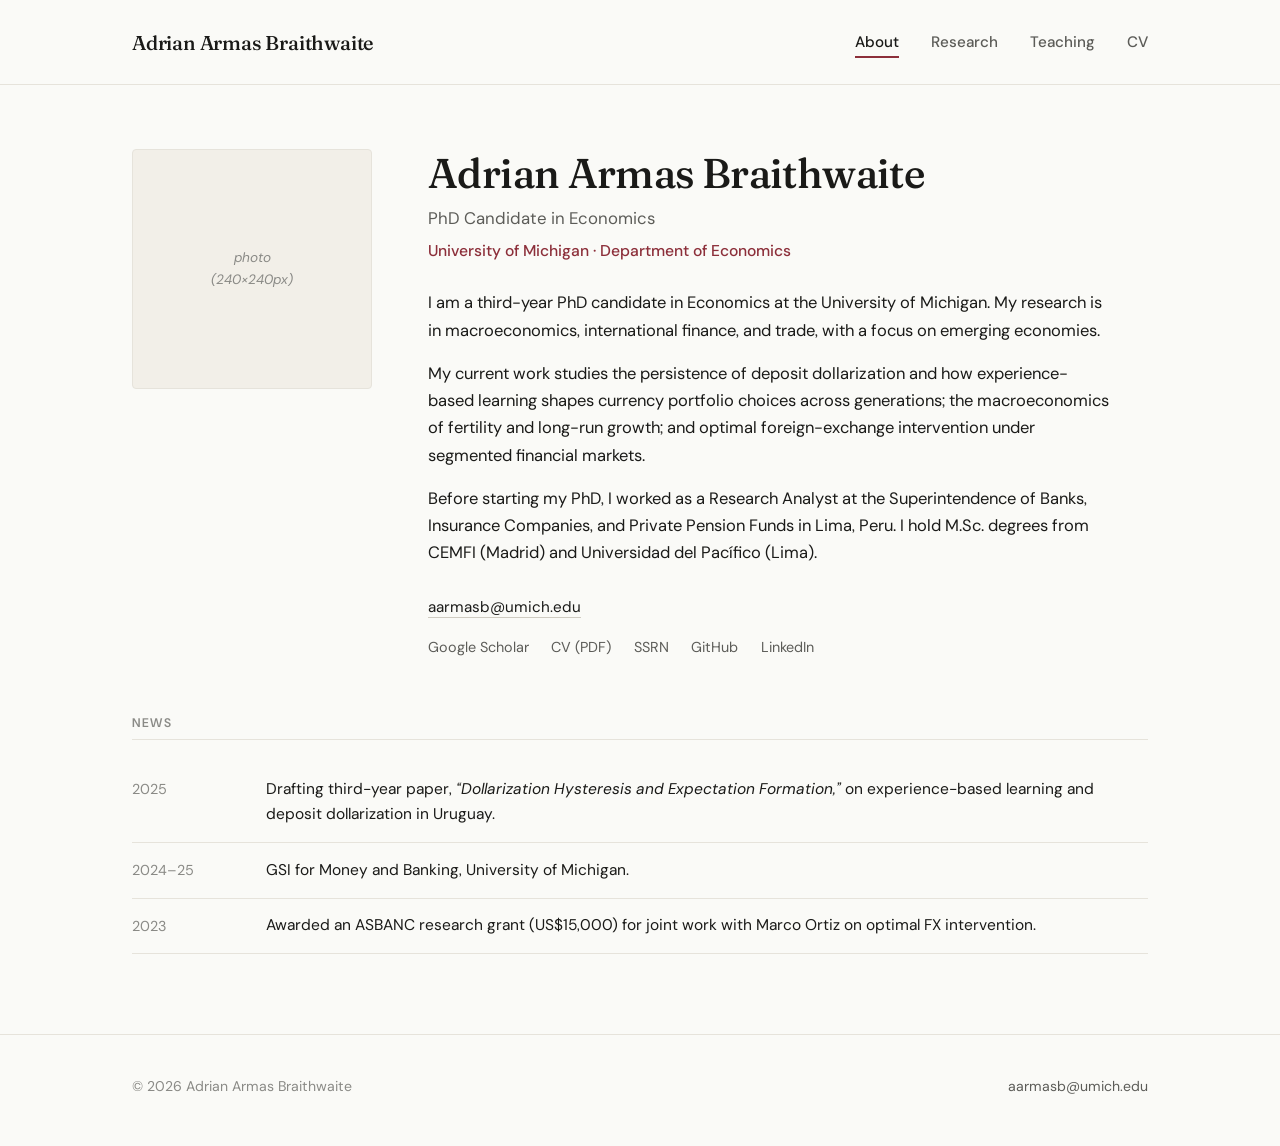
==== index.html @ b7b27adf "Initial site" ====
<!DOCTYPE html>
<html lang="en">
<head>
  <meta charset="UTF-8">
  <meta name="viewport" content="width=device-width, initial-scale=1.0">
  <title>Adrian Armas Braithwaite — Economist</title>
  <meta name="description" content="Personal website of Adrian Armas Braithwaite, PhD Candidate in Economics at the University of Michigan. Macroeconomics, International Finance, and Trade.">
  <link rel="stylesheet" href="styles.css">
</head>
<body>

  <header class="site-header">
    <div class="container">
      <nav>
        <a href="index.html" class="site-title">Adrian Armas Braithwaite</a>
        <ul class="nav-links">
          <li><a href="index.html" class="active">About</a></li>
          <li><a href="research.html">Research</a></li>
          <li><a href="teaching.html">Teaching</a></li>
          <li><a href="cv.html">CV</a></li>
        </ul>
      </nav>
    </div>
  </header>

  <main class="container">

    <section class="hero">
      <div class="profile-photo">
        <!-- To add your photo: save it as assets/photo.jpg and replace this div with:
             <img src="assets/photo.jpg" alt="Adrian Armas Braithwaite"> -->
        <div class="profile-placeholder">photo<br>(240×240px)</div>
      </div>

      <div class="hero-text">
        <h1>Adrian Armas Braithwaite</h1>
        <p class="title-line">PhD Candidate in Economics</p>
        <p class="affiliation">University of Michigan · Department of Economics</p>

        <div class="bio">
          <p>
            I am a third-year PhD candidate in Economics at the University of
            Michigan. My research is in macroeconomics, international finance,
            and trade, with a focus on emerging economies.
          </p>
          <p>
            My current work studies the persistence of deposit dollarization
            and how experience-based learning shapes currency portfolio
            choices across generations; the macroeconomics of fertility and
            long-run growth; and optimal foreign-exchange intervention under
            segmented financial markets.
          </p>
          <p>
            Before starting my PhD, I worked as a Research Analyst at the
            Superintendence of Banks, Insurance Companies, and Private Pension
            Funds in Lima, Peru. I hold M.Sc. degrees from CEMFI (Madrid) and
            Universidad del Pacífico (Lima).
          </p>
        </div>

        <p class="contact-line">
          <a href="mailto:aarmasb@umich.edu">aarmasb@umich.edu</a>
        </p>

        <div class="social-links">
          <!-- Update href values once you have these set up. Delete any rows you don't use. -->
          <a href="#" target="_blank" rel="noopener">Google Scholar</a>
          <a href="cv.pdf" target="_blank" rel="noopener">CV (PDF)</a>
          <a href="#" target="_blank" rel="noopener">SSRN</a>
          <a href="#" target="_blank" rel="noopener">GitHub</a>
          <a href="#" target="_blank" rel="noopener">LinkedIn</a>
        </div>
      </div>
    </section>

    <section class="block">
      <h2 class="section-label">News</h2>
      <ul class="news-list">
        <li class="news-item">
          <span class="news-date">2025</span>
          <span class="news-text">
            Drafting third-year paper, <em>“Dollarization Hysteresis and
            Expectation Formation,”</em> on experience-based learning and
            deposit dollarization in Uruguay.
          </span>
        </li>
        <li class="news-item">
          <span class="news-date">2024–25</span>
          <span class="news-text">
            GSI for Money and Banking, University of Michigan.
          </span>
        </li>
        <li class="news-item">
          <span class="news-date">2023</span>
          <span class="news-text">
            Awarded an ASBANC research grant (US$15,000) for joint work with
            Marco Ortiz on optimal FX intervention.
          </span>
        </li>
      </ul>
    </section>

  </main>

  <footer>
    <div class="container footer-inner">
      <span>© <span id="year"></span> Adrian Armas Braithwaite</span>
      <span><a href="mailto:aarmasb@umich.edu">aarmasb@umich.edu</a></span>
    </div>
  </footer>

  <script>
    document.getElementById('year').textContent = new Date().getFullYear();
  </script>
</body>
</html>
---- styles.css ----
/* =========================================================
   Academic site — shared styles
   Typography: Fraunces (display serif) + DM Sans (body)
   ========================================================= */

@import url('https://fonts.googleapis.com/css2?family=Fraunces:opsz,wght@9..144,400;9..144,500;9..144,600&family=DM+Sans:wght@400;500;600&display=swap');

:root {
  --bg: #fafaf7;
  --bg-alt: #f2efe8;
  --text: #1a1a18;
  --text-muted: #5c5c58;
  --text-soft: #8a8a86;
  --accent: #8c2f3a;
  --accent-hover: #6e2530;
  --border: #e6e3db;
  --border-strong: #cfcbc1;
  --max-width: 1080px;
  --radius: 4px;
}

* { box-sizing: border-box; margin: 0; padding: 0; }

html { scroll-behavior: smooth; }

body {
  font-family: 'DM Sans', -apple-system, BlinkMacSystemFont, sans-serif;
  background: var(--bg);
  color: var(--text);
  font-size: 16.5px;
  line-height: 1.65;
  -webkit-font-smoothing: antialiased;
  -moz-osx-font-smoothing: grayscale;
  font-feature-settings: "ss01", "cv11";
}

h1, h2, h3, h4, .display {
  font-family: 'Fraunces', 'Iowan Old Style', Georgia, serif;
  font-weight: 500;
  line-height: 1.2;
  letter-spacing: -0.015em;
  font-variation-settings: "opsz" 36, "SOFT" 30;
}

h1 { font-size: 2.6rem; }
h2 { font-size: 1.7rem; margin-bottom: 1.2rem; }
h3 { font-size: 1.15rem; font-weight: 600; }

a {
  color: var(--accent);
  text-decoration: none;
  border-bottom: 1px solid transparent;
  transition: border-color 0.18s ease, color 0.18s ease;
}

a:hover { border-bottom-color: var(--accent); }

p { margin-bottom: 1rem; }
p:last-child { margin-bottom: 0; }

.container {
  max-width: var(--max-width);
  margin: 0 auto;
  padding: 0 2rem;
}

/* =====================  HEADER / NAV  ===================== */

.site-header {
  border-bottom: 1px solid var(--border);
  padding: 1.6rem 0;
  background: var(--bg);
  position: sticky;
  top: 0;
  z-index: 10;
  backdrop-filter: blur(6px);
  background: rgba(250, 250, 247, 0.92);
}

nav {
  display: flex;
  justify-content: space-between;
  align-items: center;
  flex-wrap: wrap;
  gap: 1rem;
}

.site-title {
  font-family: 'Fraunces', Georgia, serif;
  font-size: 1.25rem;
  font-weight: 500;
  color: var(--text);
  letter-spacing: -0.01em;
  border-bottom: none;
}

.site-title:hover { color: var(--accent); border-bottom: none; }

.nav-links {
  display: flex;
  gap: 2rem;
  list-style: none;
}

.nav-links a {
  color: var(--text-muted);
  font-size: 0.95rem;
  font-weight: 500;
  position: relative;
  padding: 0.25rem 0;
  border-bottom: none;
}

.nav-links a:hover { color: var(--accent); border-bottom: none; }

.nav-links a.active {
  color: var(--text);
}

.nav-links a.active::after {
  content: '';
  position: absolute;
  bottom: -2px;
  left: 0;
  right: 0;
  height: 2px;
  background: var(--accent);
}

/* =====================  HERO (home page)  ===================== */

.hero {
  padding: 4rem 0 3.5rem;
  display: grid;
  grid-template-columns: 240px 1fr;
  gap: 3.5rem;
  align-items: start;
  animation: fadeUp 0.7s ease-out;
}

.profile-photo {
  width: 240px;
  height: 240px;
  border-radius: var(--radius);
  background: var(--bg-alt);
  overflow: hidden;
  border: 1px solid var(--border);
}

.profile-photo img {
  width: 100%;
  height: 100%;
  object-fit: cover;
  display: block;
}

.profile-placeholder {
  width: 100%;
  height: 100%;
  display: flex;
  align-items: center;
  justify-content: center;
  color: var(--text-soft);
  font-style: italic;
  font-size: 0.85rem;
  padding: 1rem;
  text-align: center;
}

.hero-text h1 {
  margin-bottom: 0.4rem;
}

.title-line {
  color: var(--text-muted);
  font-size: 1.05rem;
  margin-bottom: 0.3rem;
}

.affiliation {
  color: var(--accent);
  font-weight: 500;
  font-size: 0.98rem;
  margin-bottom: 1.6rem;
}

.bio p {
  max-width: 62ch;
  color: var(--text);
}

.contact-line {
  margin-top: 1.8rem;
  font-size: 0.95rem;
  color: var(--text-muted);
}

.contact-line a {
  color: var(--text);
  border-bottom: 1px solid var(--border-strong);
}
.contact-line a:hover { border-bottom-color: var(--accent); color: var(--accent); }

.social-links {
  margin-top: 1rem;
  display: flex;
  gap: 1.4rem;
  flex-wrap: wrap;
  font-size: 0.9rem;
}

.social-links a {
  color: var(--text-muted);
  border-bottom: none;
}
.social-links a:hover { color: var(--accent); }

/* =====================  PAGE TITLES (non-home)  ===================== */

.page-header {
  padding: 3.5rem 0 2rem;
  border-bottom: 1px solid var(--border);
  margin-bottom: 3rem;
  animation: fadeUp 0.6s ease-out;
}

.page-header h1 {
  font-size: 2.2rem;
  margin-bottom: 0.4rem;
}

.page-header .lede {
  color: var(--text-muted);
  font-size: 1.05rem;
  max-width: 60ch;
}

/* =====================  SECTIONS  ===================== */

section.block {
  margin-bottom: 3.5rem;
  animation: fadeUp 0.6s ease-out backwards;
}
section.block:nth-of-type(2) { animation-delay: 0.08s; }
section.block:nth-of-type(3) { animation-delay: 0.16s; }
section.block:nth-of-type(4) { animation-delay: 0.24s; }

.section-label {
  font-family: 'DM Sans', sans-serif;
  font-size: 0.78rem;
  font-weight: 600;
  text-transform: uppercase;
  letter-spacing: 0.14em;
  color: var(--text-soft);
  margin-bottom: 1.4rem;
  padding-bottom: 0.5rem;
  border-bottom: 1px solid var(--border);
}

/* =====================  NEWS / UPDATES  ===================== */

.news-list { list-style: none; }

.news-item {
  display: grid;
  grid-template-columns: 110px 1fr;
  gap: 1.5rem;
  padding: 0.9rem 0;
  border-bottom: 1px solid var(--border);
  font-size: 0.97rem;
}

.news-date {
  color: var(--text-soft);
  font-feature-settings: "tnum";
  font-size: 0.9rem;
  padding-top: 0.1rem;
}

.news-text { color: var(--text); }

/* =====================  PAPERS  ===================== */

.paper {
  padding: 1.6rem 0;
  border-bottom: 1px solid var(--border);
}

.paper:first-of-type { padding-top: 0.4rem; }
.paper:last-of-type { border-bottom: none; }

.paper-title {
  font-family: 'Fraunces', Georgia, serif;
  font-size: 1.2rem;
  font-weight: 500;
  margin-bottom: 0.35rem;
  letter-spacing: -0.01em;
  line-height: 1.3;
}

.paper-meta {
  color: var(--text-muted);
  font-size: 0.95rem;
  margin-bottom: 0.6rem;
}

.paper-meta .journal {
  font-style: italic;
}

.paper-status {
  display: inline-block;
  font-size: 0.72rem;
  font-weight: 600;
  text-transform: uppercase;
  letter-spacing: 0.1em;
  color: var(--accent);
  padding: 2px 8px;
  border: 1px solid var(--accent);
  border-radius: 2px;
  margin-left: 0.5rem;
  vertical-align: 2px;
}

.paper details {
  margin-top: 0.5rem;
}

.paper summary {
  cursor: pointer;
  color: var(--text-muted);
  font-size: 0.9rem;
  font-weight: 500;
  padding: 0.3rem 0;
  list-style: none;
  user-select: none;
  display: inline-block;
}

.paper summary::-webkit-details-marker { display: none; }

.paper summary::before {
  content: '▸';
  display: inline-block;
  margin-right: 0.4rem;
  transition: transform 0.2s;
  color: var(--text-soft);
}

.paper details[open] summary::before {
  transform: rotate(90deg);
}

.paper summary:hover { color: var(--accent); }

.paper-abstract {
  margin-top: 0.6rem;
  padding: 1rem 1.2rem;
  background: var(--bg-alt);
  border-left: 2px solid var(--accent);
  font-size: 0.95rem;
  color: var(--text);
  max-width: 70ch;
  border-radius: 0 var(--radius) var(--radius) 0;
}

.paper-links {
  margin-top: 0.8rem;
  display: flex;
  gap: 1.2rem;
  flex-wrap: wrap;
  font-size: 0.88rem;
}

.paper-links a {
  color: var(--text-muted);
  border-bottom: 1px solid var(--border-strong);
}

.paper-links a:hover { color: var(--accent); border-bottom-color: var(--accent); }

/* =====================  COURSES  ===================== */

.course {
  display: grid;
  grid-template-columns: 130px 1fr;
  gap: 1.5rem;
  padding: 1.2rem 0;
  border-bottom: 1px solid var(--border);
}

.course:last-child { border-bottom: none; }

.course-code {
  font-family: 'DM Sans', sans-serif;
  font-weight: 600;
  font-size: 0.92rem;
  color: var(--accent);
  letter-spacing: 0.02em;
}

.course-term {
  color: var(--text-soft);
  font-size: 0.85rem;
  margin-top: 0.2rem;
  font-feature-settings: "tnum";
}

.course-title {
  font-family: 'Fraunces', Georgia, serif;
  font-size: 1.1rem;
  font-weight: 500;
  margin-bottom: 0.3rem;
}

.course-detail {
  color: var(--text-muted);
  font-size: 0.95rem;
}

.course-links {
  margin-top: 0.5rem;
  font-size: 0.88rem;
  display: flex;
  gap: 1rem;
}

/* =====================  CV PAGE  ===================== */

.cv-section { margin-bottom: 2.5rem; }

.cv-item {
  display: grid;
  grid-template-columns: 110px 1fr;
  gap: 1.5rem;
  padding: 0.6rem 0;
}

.cv-date {
  color: var(--text-soft);
  font-size: 0.92rem;
  font-feature-settings: "tnum";
  padding-top: 0.1rem;
}

.cv-content .item-title {
  font-weight: 600;
  color: var(--text);
}

.cv-content .item-sub {
  color: var(--text-muted);
  font-size: 0.94rem;
}

.cv-download {
  display: inline-block;
  margin: 1rem 0 2rem;
  padding: 0.6rem 1.2rem;
  background: var(--text);
  color: var(--bg);
  border-radius: var(--radius);
  font-size: 0.92rem;
  font-weight: 500;
  border-bottom: none;
  transition: background 0.2s;
}

.cv-download:hover { background: var(--accent); border-bottom: none; }

/* =====================  FOOTER  ===================== */

footer {
  margin-top: 5rem;
  padding: 2.5rem 0 3rem;
  border-top: 1px solid var(--border);
  color: var(--text-soft);
  font-size: 0.88rem;
}

footer .footer-inner {
  display: flex;
  justify-content: space-between;
  flex-wrap: wrap;
  gap: 1rem;
}

footer a { color: var(--text-muted); border-bottom: none; }
footer a:hover { color: var(--accent); }

/* =====================  PLACEHOLDER STYLING  ===================== */

.placeholder {
  background: rgba(140, 47, 58, 0.06);
  border-left: 2px solid var(--accent);
  padding: 0.1rem 0.3rem;
  font-style: italic;
  color: var(--accent-hover);
}

/* =====================  ANIMATIONS  ===================== */

@keyframes fadeUp {
  from { opacity: 0; transform: translateY(8px); }
  to   { opacity: 1; transform: translateY(0); }
}

/* =====================  RESPONSIVE  ===================== */

@media (max-width: 720px) {
  body { font-size: 16px; }
  h1 { font-size: 2rem; }
  h2 { font-size: 1.4rem; }

  .container { padding: 0 1.3rem; }

  .site-header { padding: 1.1rem 0; }
  nav { gap: 0.6rem; }
  .nav-links { gap: 1.2rem; font-size: 0.9rem; }

  .hero {
    grid-template-columns: 1fr;
    gap: 1.6rem;
    padding: 2.5rem 0 2rem;
  }

  .profile-photo {
    width: 140px;
    height: 140px;
  }

  .news-item, .course, .cv-item {
    grid-template-columns: 1fr;
    gap: 0.3rem;
  }

  .news-date, .course-term, .cv-date {
    font-size: 0.82rem;
  }

  .page-header { padding: 2rem 0 1.4rem; margin-bottom: 2rem; }
}
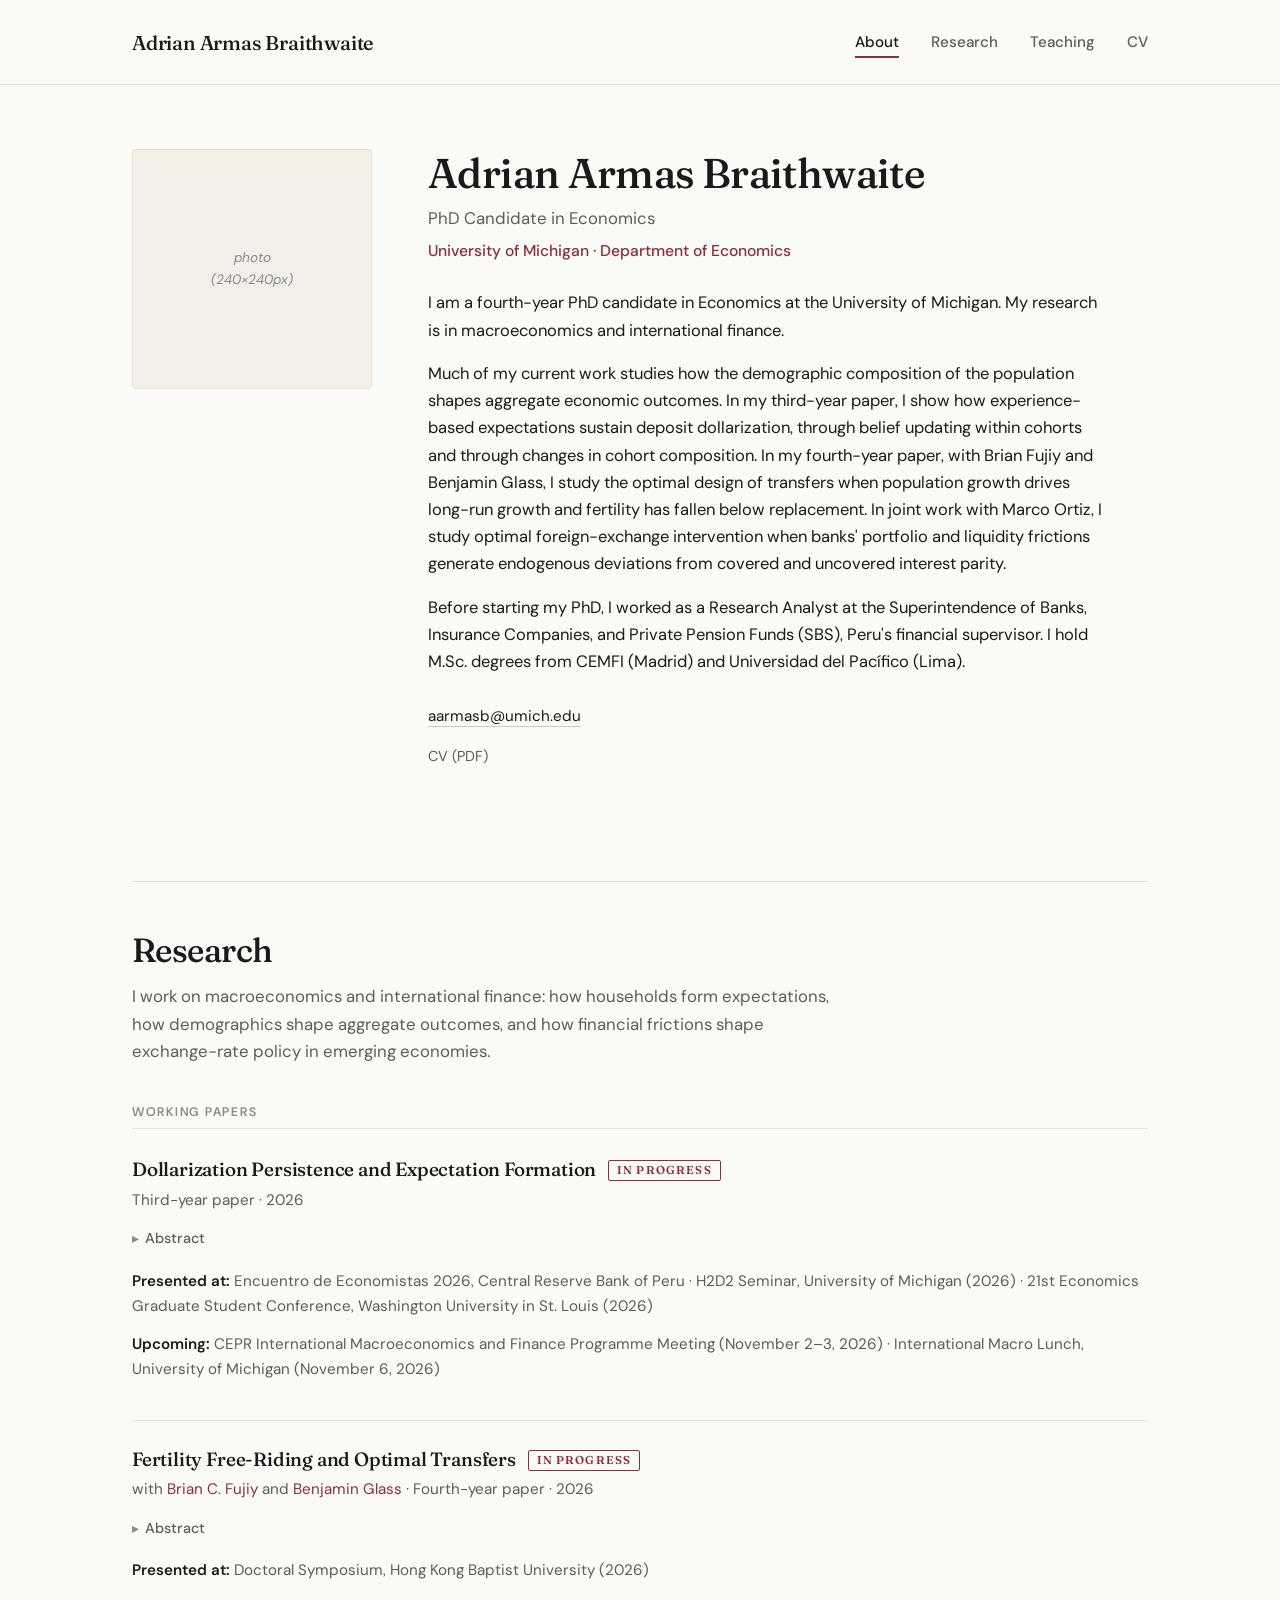
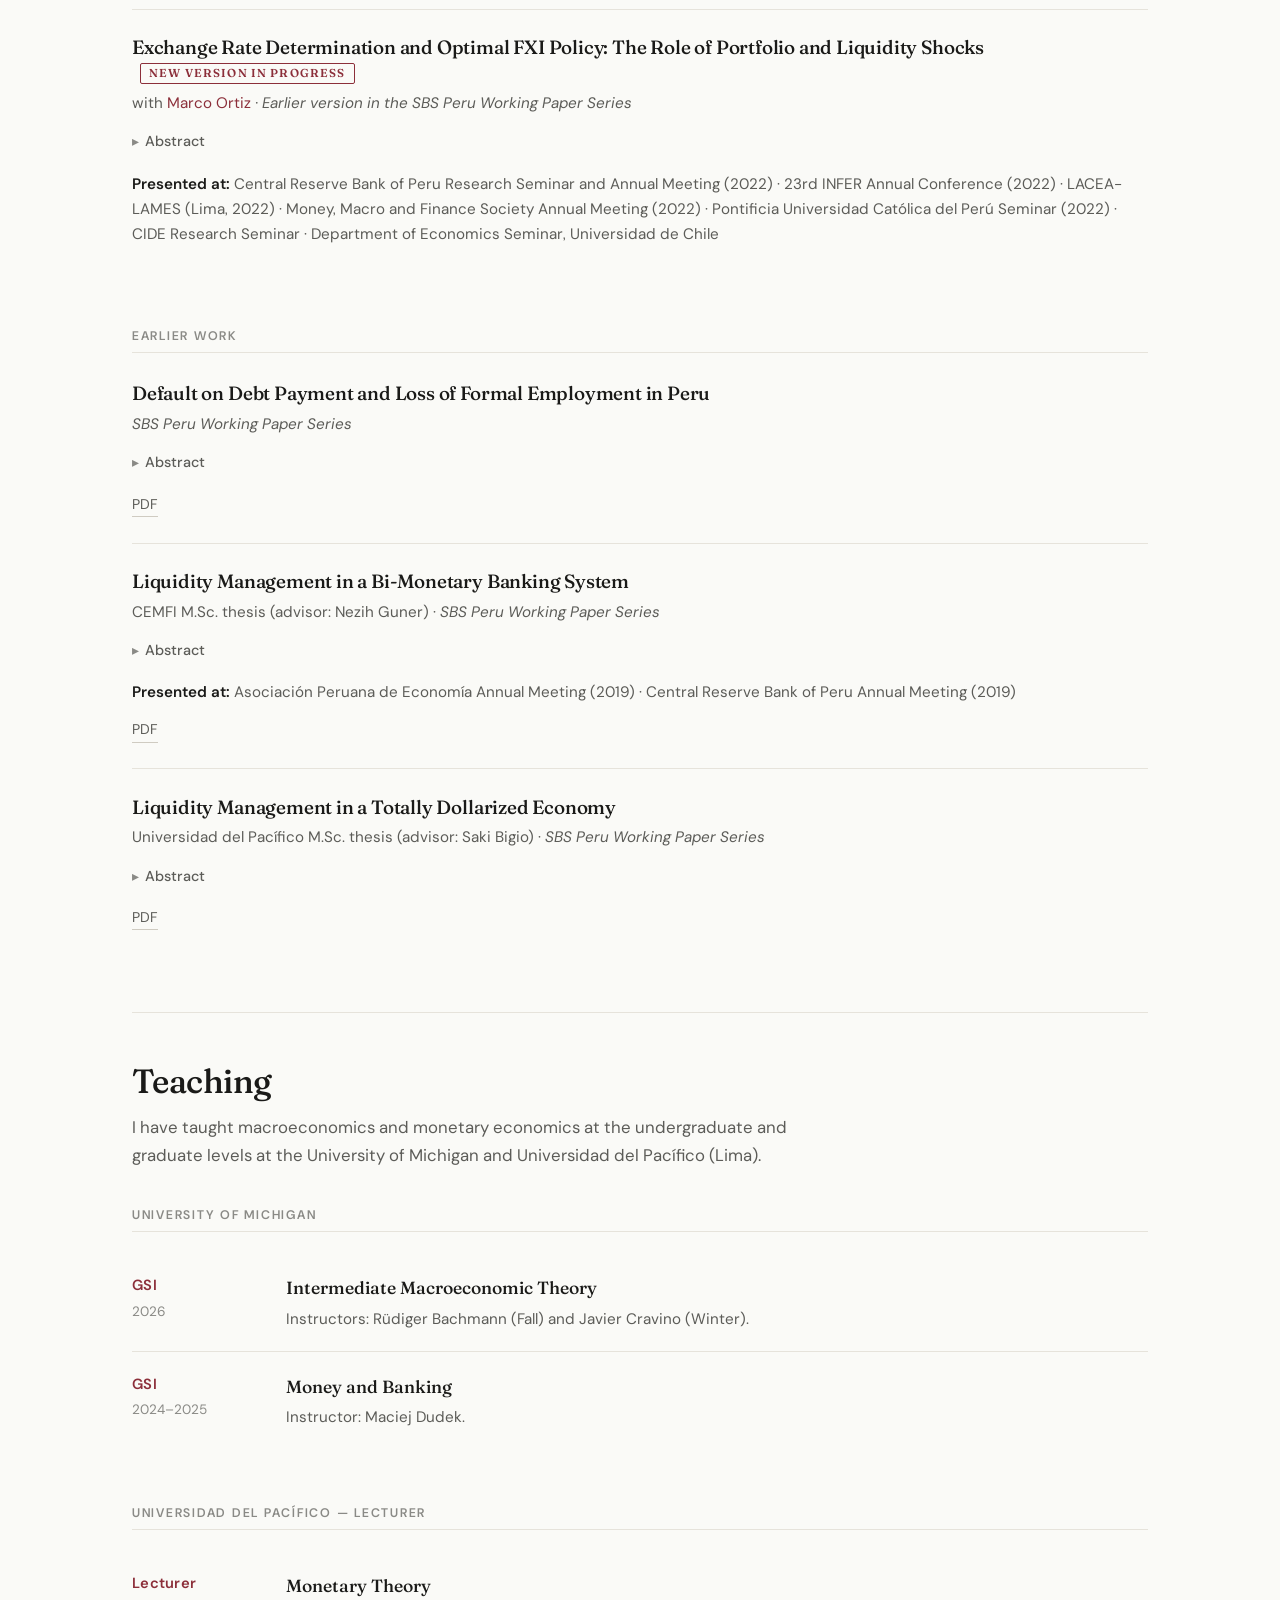
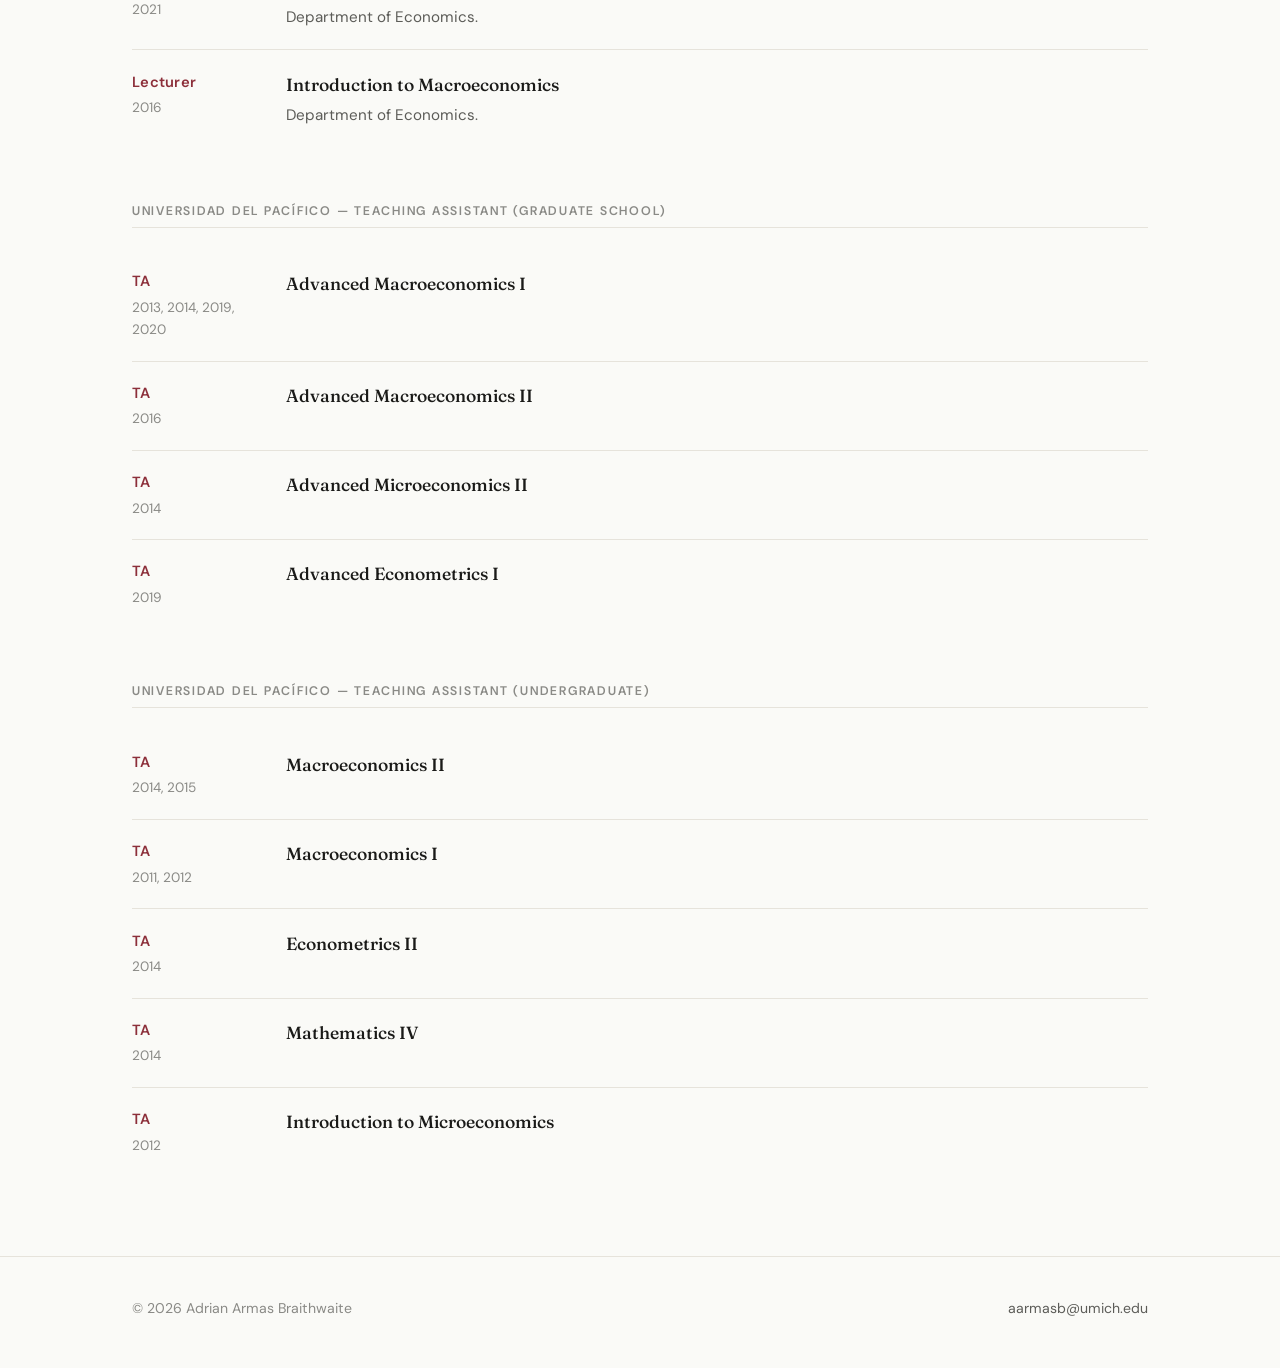
==== commit 56a94910: "Add files via upload Update site and CV" ====
--- a/index.html
+++ b/index.html
@@ -4,7 +4,7 @@
   <meta charset="UTF-8">
   <meta name="viewport" content="width=device-width, initial-scale=1.0">
   <title>Adrian Armas Braithwaite — Economist</title>
-  <meta name="description" content="Personal website of Adrian Armas Braithwaite, PhD Candidate in Economics at the University of Michigan. Macroeconomics, International Finance, and Trade.">
+  <meta name="description" content="Personal website of Adrian Armas Braithwaite, PhD Candidate in Economics at the University of Michigan. Macroeconomics and International Finance.">
   <link rel="stylesheet" href="styles.css">
 </head>
 <body>
@@ -14,10 +14,10 @@
       <nav>
         <a href="index.html" class="site-title">Adrian Armas Braithwaite</a>
         <ul class="nav-links">
-          <li><a href="index.html" class="active">About</a></li>
-          <li><a href="research.html">Research</a></li>
-          <li><a href="teaching.html">Teaching</a></li>
-          <li><a href="cv.html">CV</a></li>
+          <li><a href="index.html#about" class="active" data-section="about">About</a></li>
+          <li><a href="index.html#research" data-section="research">Research</a></li>
+          <li><a href="index.html#teaching" data-section="teaching">Teaching</a></li>
+          <li><a href="cv.html" data-section="cv">CV</a></li>
         </ul>
       </nav>
     </div>
@@ -25,7 +25,7 @@
 
   <main class="container">
 
-    <section class="hero">
+    <section class="hero" id="about">
       <div class="profile-photo">
         <!-- To add your photo: save it as assets/photo.jpg and replace this div with:
              <img src="assets/photo.jpg" alt="Adrian Armas Braithwaite"> -->
@@ -39,22 +39,27 @@
 
         <div class="bio">
           <p>
-            I am a third-year PhD candidate in Economics at the University of
-            Michigan. My research is in macroeconomics, international finance,
-            and trade, with a focus on emerging economies.
+            I am a fourth-year PhD candidate in Economics at the University of
+            Michigan. My research is in macroeconomics and international finance.
           </p>
           <p>
-            My current work studies the persistence of deposit dollarization
-            and how experience-based learning shapes currency portfolio
-            choices across generations; the macroeconomics of fertility and
-            long-run growth; and optimal foreign-exchange intervention under
-            segmented financial markets.
+            Much of my current work studies how the demographic composition of
+            the population shapes aggregate economic outcomes. In my third-year
+            paper, I show how experience-based expectations sustain deposit
+            dollarization, through belief updating within cohorts and through
+            changes in cohort composition. In my fourth-year paper, with Brian
+            Fujiy and Benjamin Glass, I study the optimal design of transfers
+            when population growth drives long-run growth and fertility has
+            fallen below replacement. In joint work with Marco Ortiz, I study
+            optimal foreign-exchange intervention when banks' portfolio and
+            liquidity frictions generate endogenous deviations from covered and
+            uncovered interest parity.
           </p>
           <p>
             Before starting my PhD, I worked as a Research Analyst at the
             Superintendence of Banks, Insurance Companies, and Private Pension
-            Funds in Lima, Peru. I hold M.Sc. degrees from CEMFI (Madrid) and
-            Universidad del Pacífico (Lima).
+            Funds (SBS), Peru's financial supervisor. I hold M.Sc. degrees from
+            CEMFI (Madrid) and Universidad del Pacífico (Lima).
           </p>
         </div>
 
@@ -63,41 +68,376 @@
         </p>
 
         <div class="social-links">
-          <!-- Update href values once you have these set up. Delete any rows you don't use. -->
-          <a href="#" target="_blank" rel="noopener">Google Scholar</a>
           <a href="cv.pdf" target="_blank" rel="noopener">CV (PDF)</a>
-          <a href="#" target="_blank" rel="noopener">SSRN</a>
-          <a href="#" target="_blank" rel="noopener">GitHub</a>
-          <a href="#" target="_blank" rel="noopener">LinkedIn</a>
-        </div>
-      </div>
-    </section>
-
-    <section class="block">
-      <h2 class="section-label">News</h2>
-      <ul class="news-list">
-        <li class="news-item">
-          <span class="news-date">2025</span>
-          <span class="news-text">
-            Drafting third-year paper, <em>“Dollarization Hysteresis and
-            Expectation Formation,”</em> on experience-based learning and
-            deposit dollarization in Uruguay.
-          </span>
-        </li>
-        <li class="news-item">
-          <span class="news-date">2024–25</span>
-          <span class="news-text">
-            GSI for Money and Banking, University of Michigan.
-          </span>
-        </li>
-        <li class="news-item">
-          <span class="news-date">2023</span>
-          <span class="news-text">
-            Awarded an ASBANC research grant (US$15,000) for joint work with
-            Marco Ortiz on optimal FX intervention.
-          </span>
-        </li>
-      </ul>
+        </div>
+      </div>
+    </section>
+
+    <section class="home-section" id="research">
+      <div class="home-section-header">
+        <h2>Research</h2>
+        <p class="lede">
+        I work on macroeconomics and international finance: how households form
+        expectations, how demographics shape aggregate outcomes, and how
+        financial frictions shape exchange-rate policy in emerging economies.
+        </p>
+      </div>
+
+    <section class="block">
+      <h2 class="section-label">Working Papers</h2>
+      <article class="paper">
+        <h3 class="paper-title">
+          Dollarization Persistence and Expectation Formation
+          <span class="paper-status">In progress</span>
+        </h3>
+        <p class="paper-meta">Third-year paper · 2026</p>
+        <details>
+          <summary>Abstract</summary>
+          <div class="paper-abstract">
+            Deposit dollarization persists after inflation has stabilized. This
+            paper asks to what extent this persistence reflects expectations
+            formed through past experiences. Building on the experience-based
+            learning framework of Malmendier and Nagel (2011, 2016), I argue
+            that heterogeneous lifetime inflation and depreciation experiences
+            across birth cohorts generate differences in beliefs about future
+            depreciation and, therefore, in deposit dollarization. Using three
+            waves of Uruguayan household financial surveys, I document that
+            individuals with higher lifetime depreciation experience hold a
+            larger share of their deposits in foreign currency. I then embed
+            experience-based learning in an overlapping-generations model with
+            incomplete markets and endogenous currency portfolio choice,
+            disciplined by the household-level estimates, and compare its
+            predictions with the aggregate Uruguayan deposit dollarization
+            series. The model highlights cohort replacement as a quantitatively
+            important margin of aggregate de-dollarization, complementing
+            within-cohort belief updating.
+          </div>
+        </details>
+        <p class="paper-meta paper-presented">
+          <strong>Presented at:</strong>
+          Encuentro de Economistas 2026, Central Reserve Bank of Peru ·
+          H2D2 Seminar, University of Michigan (2026) ·
+          21st Economics Graduate Student Conference, Washington University in
+          St. Louis (2026)
+        </p>
+        <p class="paper-meta paper-presented">
+          <strong>Upcoming:</strong>
+          CEPR International Macroeconomics and Finance Programme Meeting
+          (November 2–3, 2026) · International Macro Lunch, University of
+          Michigan (November 6, 2026)
+        </p>
+        <div class="paper-links">
+          <!-- <a href="papers/dollarization.pdf">PDF</a> -->
+        </div>
+      </article>
+
+      <article class="paper">
+        <h3 class="paper-title">
+          Fertility Free-Riding and Optimal Transfers
+          <span class="paper-status">In progress</span>
+        </h3>
+        <p class="paper-meta">
+          with <a href="https://bcfujiy.github.io/" target="_blank" rel="noopener">Brian C. Fujiy</a>
+          and <a href="https://sites.google.com/view/benjamin-glass/home" target="_blank" rel="noopener">Benjamin Glass</a>
+          · Fourth-year paper · 2026
+        </p>
+        <details>
+          <summary>Abstract</summary>
+          <div class="paper-abstract">
+            U.S. fertility has declined for decades, threatening long-run
+            economic growth. This paper identifies a fertility free-riding
+            problem: additional births generate positive externalities for
+            society, but individual families bear all the costs and society
+            does not capture the full social value. We develop an optimal
+            transfer system by embedding a semi-endogenous growth model into an
+            overlapping-generations framework with endogenous fertility,
+            capturing both the intensive margin (number of children) and the
+            extensive margin (share of families with children). Using American
+            Community Survey data, we evaluate whether fertility is
+            inefficiently low and the effects of optimal transfers on U.S.
+            fertility rates and long-run growth.
+          </div>
+        </details>
+        <p class="paper-meta paper-presented">
+          <strong>Presented at:</strong>
+          Doctoral Symposium, Hong Kong Baptist University (2026)
+        </p>
+      </article>
+
+      <article class="paper">
+        <h3 class="paper-title">
+          Exchange Rate Determination and Optimal FXI Policy: The Role of
+          Portfolio and Liquidity Shocks
+          <span class="paper-status">New version in progress</span>
+        </h3>
+        <p class="paper-meta">
+          with <a href="https://sites.google.com/view/marcoeconomics/main-page?authuser=0" target="_blank" rel="noopener">Marco Ortiz</a>
+          <span class="journal"> · Earlier version in the SBS Peru Working Paper Series</span>
+        </p>
+        <details>
+          <summary>Abstract</summary>
+          <div class="paper-abstract">
+            We develop a model in which banks intermediate capital flows in
+            segmented foreign exchange markets while managing liquidity risk
+            through frictional interbank markets. The interaction of portfolio
+            and liquidity channels generates joint deviations from both
+            uncovered and covered interest rate parity (UIP and CIP). We
+            establish three analytical results: first, settlement frictions
+            create endogenous liquidity premia that drive a wedge between
+            lending, deposit, and reserve rates in each currency; second, the
+            modified UIP condition decomposes into a risk premium—reflecting
+            banks' limited capacity to absorb exchange rate risk—and a
+            liquidity premium—reflecting the relative scarcity of reserves
+            across currencies; third, CIP deviations arise exclusively from
+            liquidity frictions, not from portfolio imbalances. We embed this
+            financial sector in a small open economy general equilibrium model
+            and characterize optimal foreign exchange intervention (FXI)
+            policy. Spot interventions affect both the liquidity and portfolio
+            margins, whereas interventions through non-deliverable forwards
+            operate only through the portfolio channel. The optimal instrument
+            mix depends on the nature of the underlying shock, providing a
+            rationale for the diverse FXI strategies observed across emerging
+            market central banks.
+          </div>
+        </details>
+        <p class="paper-meta paper-presented">
+          <strong>Presented at:</strong>
+          Central Reserve Bank of Peru Research Seminar and Annual Meeting
+          (2022) · 23rd INFER Annual Conference (2022) · LACEA-LAMES (Lima,
+          2022) · Money, Macro and Finance Society Annual Meeting (2022) ·
+          Pontificia Universidad Católica del Perú Seminar (2022) · CIDE
+          Research Seminar · Department of Economics Seminar, Universidad de
+          Chile
+        </p>
+      </article>
+    </section>
+
+    <section class="block">
+      <h2 class="section-label">Earlier Work</h2>
+      <article class="paper">
+        <h3 class="paper-title">
+          Default on Debt Payment and Loss of Formal Employment in Peru
+        </h3>
+        <p class="paper-meta">
+          <span class="journal">SBS Peru Working Paper Series</span>
+        </p>
+        <details>
+          <summary>Abstract</summary>
+          <div class="paper-abstract">
+            Using individual-level administrative data on income and debt, I
+            quantify the effect of losing formal employment on debt repayment.
+            Losing a formal job increases past-due days by 8.7 days per
+            quarter. The effect is largest among younger and lower-income
+            workers, consistent with these groups having weaker networks to
+            draw on after an income loss.
+          </div>
+        </details>
+        <div class="paper-links">
+          <a href="https://www.sbs.gob.pe/Portals/0/jer/DDT_ANO2023/DT%2001%202023.pdf" target="_blank" rel="noopener">PDF</a>
+        </div>
+      </article>
+
+      <article class="paper">
+        <h3 class="paper-title">
+          Liquidity Management in a Bi-Monetary Banking System
+        </h3>
+        <p class="paper-meta">
+          CEMFI M.Sc. thesis (advisor: Nezih Guner) ·
+          <span class="journal">SBS Peru Working Paper Series</span>
+        </p>
+        <details>
+          <summary>Abstract</summary>
+          <div class="paper-abstract">
+            Liquidity model of a bi-monetary banking system in which banks
+            manage idiosyncratic liquidity shocks through the interbank and
+            FX-swap markets. Banks demand dollars because holding them gives
+            access to an additional source of liquidity, the FX-swap market.
+            U.S. monetary policy affects domestic lending by changing the
+            return on foreign-currency reserves, and an exogenous decline in
+            interbank matching efficiency leads banks to replace domestic loans
+            with foreign-currency reserves.
+          </div>
+        </details>
+        <p class="paper-meta paper-presented">
+          <strong>Presented at:</strong>
+          Asociación Peruana de Economía Annual Meeting (2019) · Central
+          Reserve Bank of Peru Annual Meeting (2019)
+        </p>
+        <div class="paper-links">
+          <a href="https://www.sbs.gob.pe/Portals/0/jer/DDT_ANO2018/DT-003-2018(eng).pdf" target="_blank" rel="noopener">PDF</a>
+        </div>
+      </article>
+
+      <article class="paper">
+        <h3 class="paper-title">
+          Liquidity Management in a Totally Dollarized Economy
+        </h3>
+        <p class="paper-meta">
+          Universidad del Pacífico M.Sc. thesis (advisor: Saki Bigio) ·
+          <span class="journal">SBS Peru Working Paper Series</span>
+        </p>
+        <details>
+          <summary>Abstract</summary>
+          <div class="paper-abstract">
+            Banking liquidity model for a fully dollarized economy without a
+            lender of last resort. The central bank's limited capacity to
+            supply foreign-currency liquidity constrains credit provision and,
+            in the limit, can lead banks to adopt narrow banking.
+          </div>
+        </details>
+        <div class="paper-links">
+          <a href="https://www.sbs.gob.pe/Portals/0/jer/DDT_ANO2019/DDT-004-2019.pdf" target="_blank" rel="noopener">PDF</a>
+        </div>
+      </article>
+    </section>
+    </section>
+
+    <section class="home-section" id="teaching">
+      <div class="home-section-header">
+        <h2>Teaching</h2>
+        <p class="lede">
+        I have taught macroeconomics and monetary economics at the undergraduate
+        and graduate levels at the University of Michigan and Universidad del
+        Pacífico (Lima).
+        </p>
+      </div>
+
+    <section class="block">
+      <h2 class="section-label">University of Michigan</h2>
+      <div class="course">
+        <div>
+          <div class="course-code">GSI</div>
+          <div class="course-term">2026</div>
+        </div>
+        <div>
+          <div class="course-title">Intermediate Macroeconomic Theory</div>
+          <p class="course-detail">Instructors: Rüdiger Bachmann (Fall) and Javier Cravino (Winter).</p>
+        </div>
+      </div>
+      <div class="course">
+        <div>
+          <div class="course-code">GSI</div>
+          <div class="course-term">2024–2025</div>
+        </div>
+        <div>
+          <div class="course-title">Money and Banking</div>
+          <p class="course-detail">Instructor: Maciej Dudek.</p>
+        </div>
+      </div>
+    </section>
+
+    <section class="block">
+      <h2 class="section-label">Universidad del Pacífico — Lecturer</h2>
+      <div class="course">
+        <div>
+          <div class="course-code">Lecturer</div>
+          <div class="course-term">2021</div>
+        </div>
+        <div>
+          <div class="course-title">Monetary Theory</div>
+          <p class="course-detail">Department of Economics.</p>
+        </div>
+      </div>
+      <div class="course">
+        <div>
+          <div class="course-code">Lecturer</div>
+          <div class="course-term">2016</div>
+        </div>
+        <div>
+          <div class="course-title">Introduction to Macroeconomics</div>
+          <p class="course-detail">Department of Economics.</p>
+        </div>
+      </div>
+    </section>
+
+    <section class="block">
+      <h2 class="section-label">Universidad del Pacífico — Teaching Assistant (Graduate School)</h2>
+      <div class="course">
+        <div>
+          <div class="course-code">TA</div>
+          <div class="course-term">2013, 2014, 2019, 2020</div>
+        </div>
+        <div>
+          <div class="course-title">Advanced Macroeconomics I</div>
+        </div>
+      </div>
+      <div class="course">
+        <div>
+          <div class="course-code">TA</div>
+          <div class="course-term">2016</div>
+        </div>
+        <div>
+          <div class="course-title">Advanced Macroeconomics II</div>
+        </div>
+      </div>
+      <div class="course">
+        <div>
+          <div class="course-code">TA</div>
+          <div class="course-term">2014</div>
+        </div>
+        <div>
+          <div class="course-title">Advanced Microeconomics II</div>
+        </div>
+      </div>
+      <div class="course">
+        <div>
+          <div class="course-code">TA</div>
+          <div class="course-term">2019</div>
+        </div>
+        <div>
+          <div class="course-title">Advanced Econometrics I</div>
+        </div>
+      </div>
+    </section>
+
+    <section class="block">
+      <h2 class="section-label">Universidad del Pacífico — Teaching Assistant (Undergraduate)</h2>
+      <div class="course">
+        <div>
+          <div class="course-code">TA</div>
+          <div class="course-term">2014, 2015</div>
+        </div>
+        <div>
+          <div class="course-title">Macroeconomics II</div>
+        </div>
+      </div>
+      <div class="course">
+        <div>
+          <div class="course-code">TA</div>
+          <div class="course-term">2011, 2012</div>
+        </div>
+        <div>
+          <div class="course-title">Macroeconomics I</div>
+        </div>
+      </div>
+      <div class="course">
+        <div>
+          <div class="course-code">TA</div>
+          <div class="course-term">2014</div>
+        </div>
+        <div>
+          <div class="course-title">Econometrics II</div>
+        </div>
+      </div>
+      <div class="course">
+        <div>
+          <div class="course-code">TA</div>
+          <div class="course-term">2014</div>
+        </div>
+        <div>
+          <div class="course-title">Mathematics IV</div>
+        </div>
+      </div>
+      <div class="course">
+        <div>
+          <div class="course-code">TA</div>
+          <div class="course-term">2012</div>
+        </div>
+        <div>
+          <div class="course-title">Introduction to Microeconomics</div>
+        </div>
+      </div>
+    </section>
     </section>
 
   </main>
@@ -112,5 +452,24 @@
   <script>
     document.getElementById('year').textContent = new Date().getFullYear();
   </script>
+  <script>
+    // Highlight the menu item for the section currently on screen.
+    (function () {
+      var links = document.querySelectorAll('.nav-links a[data-section]');
+      var sections = ['about', 'research', 'teaching']
+        .map(function (id) { return document.getElementById(id); })
+        .filter(Boolean);
+      if (!('IntersectionObserver' in window) || !sections.length) return;
+      var observer = new IntersectionObserver(function (entries) {
+        entries.forEach(function (e) {
+          if (!e.isIntersecting) return;
+          links.forEach(function (a) {
+            a.classList.toggle('active', a.dataset.section === e.target.id);
+          });
+        });
+      }, { rootMargin: '-45% 0px -50% 0px' });
+      sections.forEach(function (s) { observer.observe(s); });
+    })();
+  </script>
 </body>
 </html>
--- a/styles.css
+++ b/styles.css
@@ -540,3 +540,49 @@
 
   .page-header { padding: 2rem 0 1.4rem; margin-bottom: 2rem; }
 }
+
+/* =====================  ONE-PAGE HOME: SCROLLING SECTIONS  ===================== */
+
+/* Keep section titles clear of the sticky header when jumping from the menu */
+section[id] { scroll-margin-top: 96px; }
+
+.home-section {
+  margin-top: 3.5rem;
+  padding-top: 3rem;
+  border-top: 1px solid var(--border);
+}
+
+.home-section:last-of-type { margin-bottom: 4rem; }
+
+.home-section-header { margin-bottom: 2.4rem; }
+
+.home-section-header h2 {
+  font-size: 2.1rem;
+  margin-bottom: 0.8rem;
+}
+
+.home-section-header .lede {
+  color: var(--text-muted);
+  max-width: 720px;
+  font-size: 1.05rem;
+}
+
+.paper-presented { margin-top: 0.8rem; }
+.paper-presented strong { color: var(--text); font-weight: 600; }
+
+@media (max-width: 720px) {
+  section[id] { scroll-margin-top: 112px; }
+  .home-section { margin-top: 2.5rem; padding-top: 2.2rem; }
+  .home-section-header h2 { font-size: 1.7rem; }
+}
+
+.cv-subhead {
+  font-family: 'DM Sans', sans-serif;
+  font-size: 0.82rem;
+  font-weight: 600;
+  letter-spacing: 0.06em;
+  text-transform: uppercase;
+  color: var(--text-soft);
+  margin: 1.4rem 0 0.4rem;
+}
+.cv-section .cv-subhead:first-of-type { margin-top: 0.2rem; }
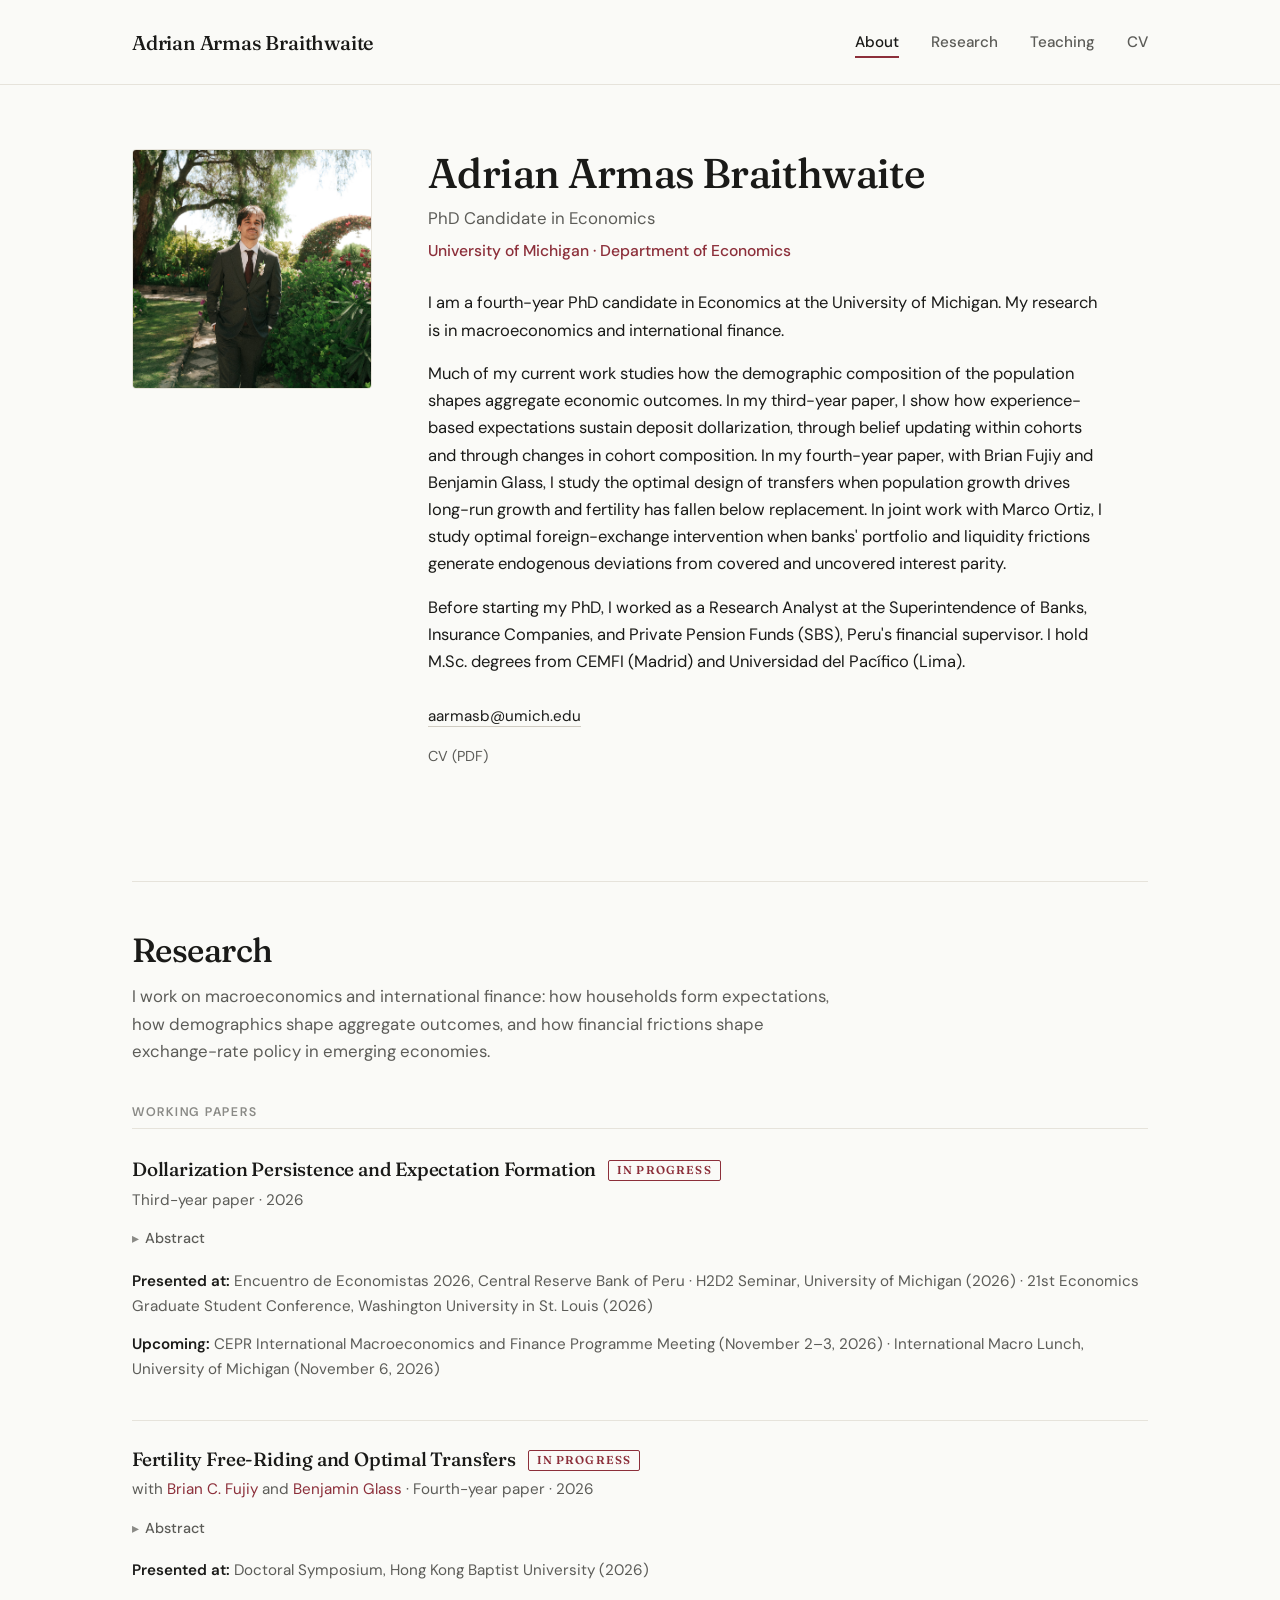
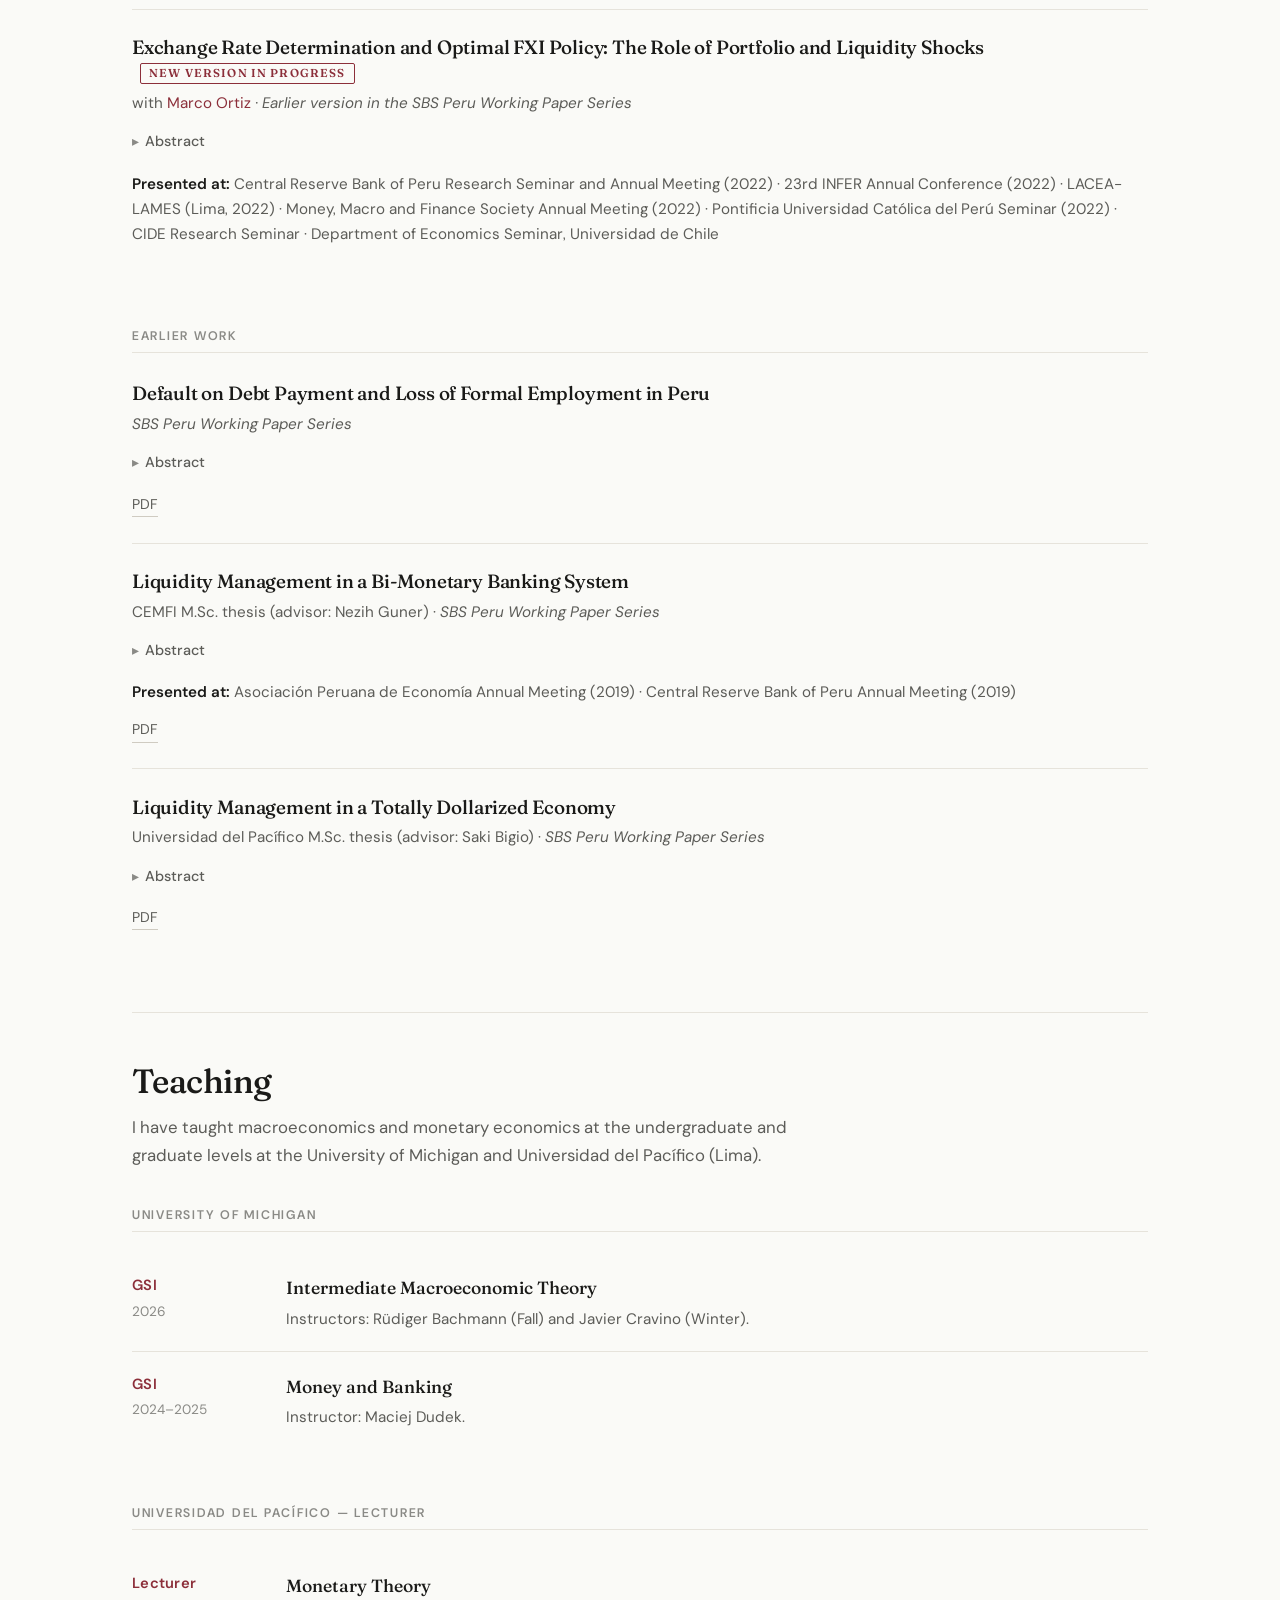
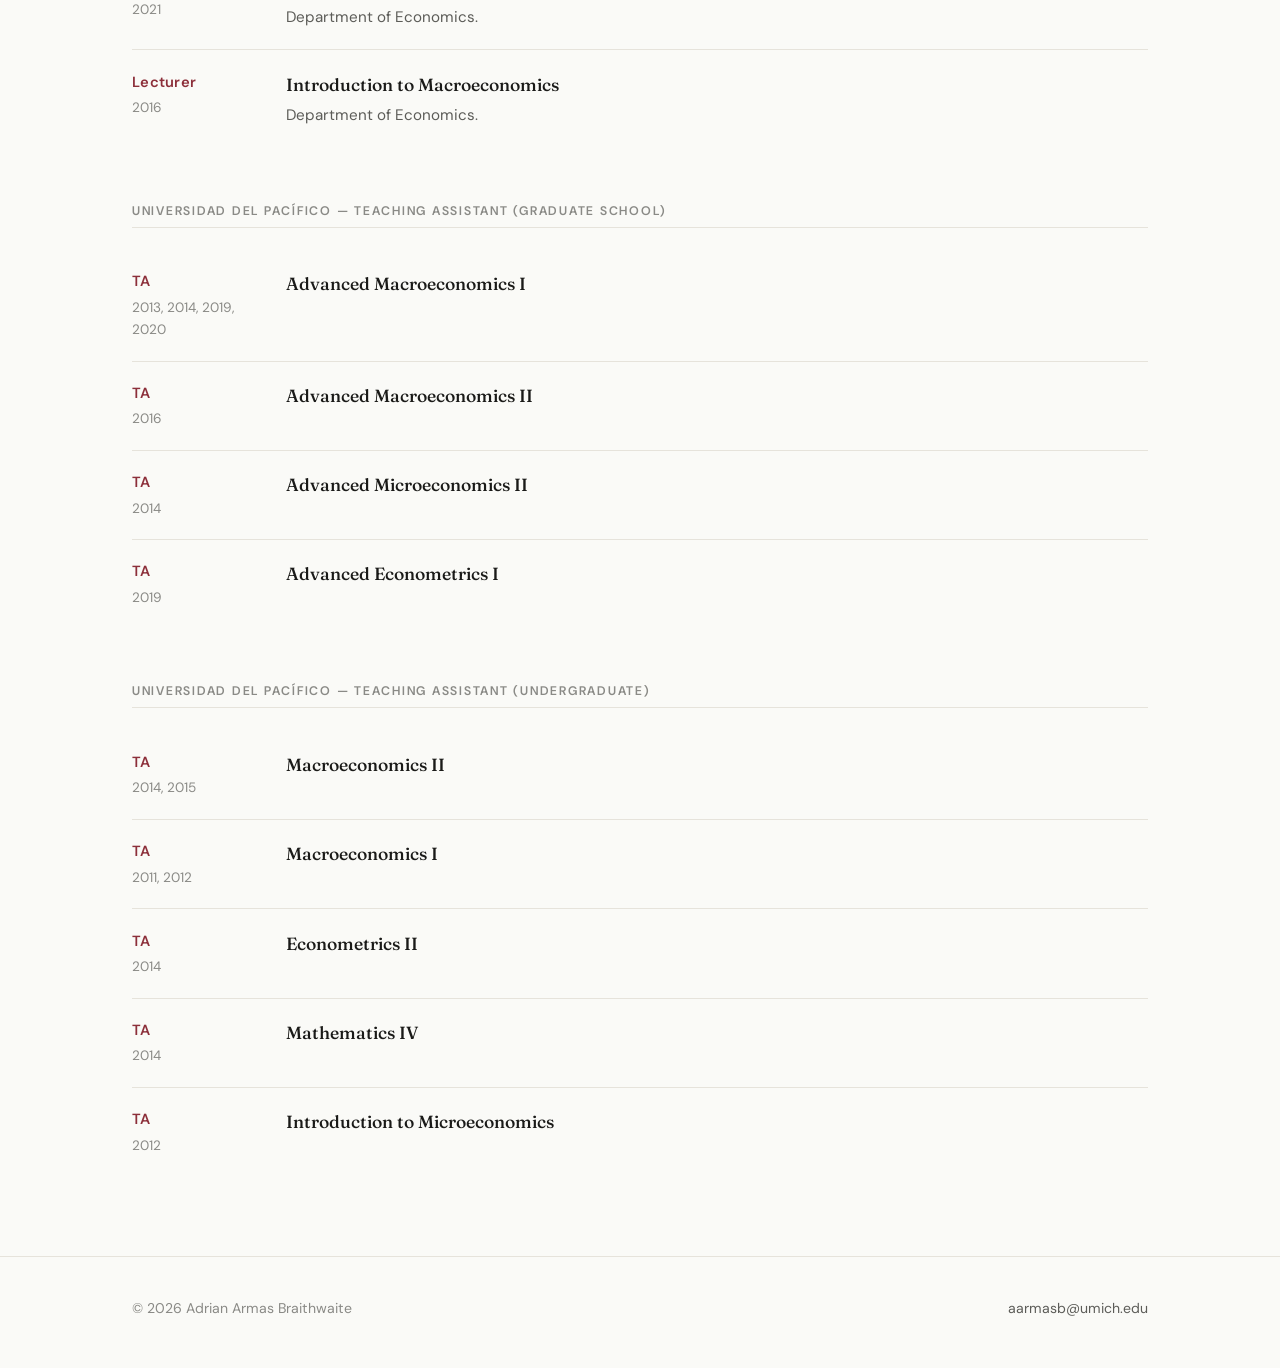
==== commit c76e6dc1: "Replace profile placeholder with actual image" ====
--- a/index.html
+++ b/index.html
@@ -29,7 +29,7 @@
       <div class="profile-photo">
         <!-- To add your photo: save it as assets/photo.jpg and replace this div with:
              <img src="assets/photo.jpg" alt="Adrian Armas Braithwaite"> -->
-        <div class="profile-placeholder">photo<br>(240×240px)</div>
+           <img src="photo.jpg" alt="Adrian Armas Braithwaite">
       </div>
 
       <div class="hero-text">
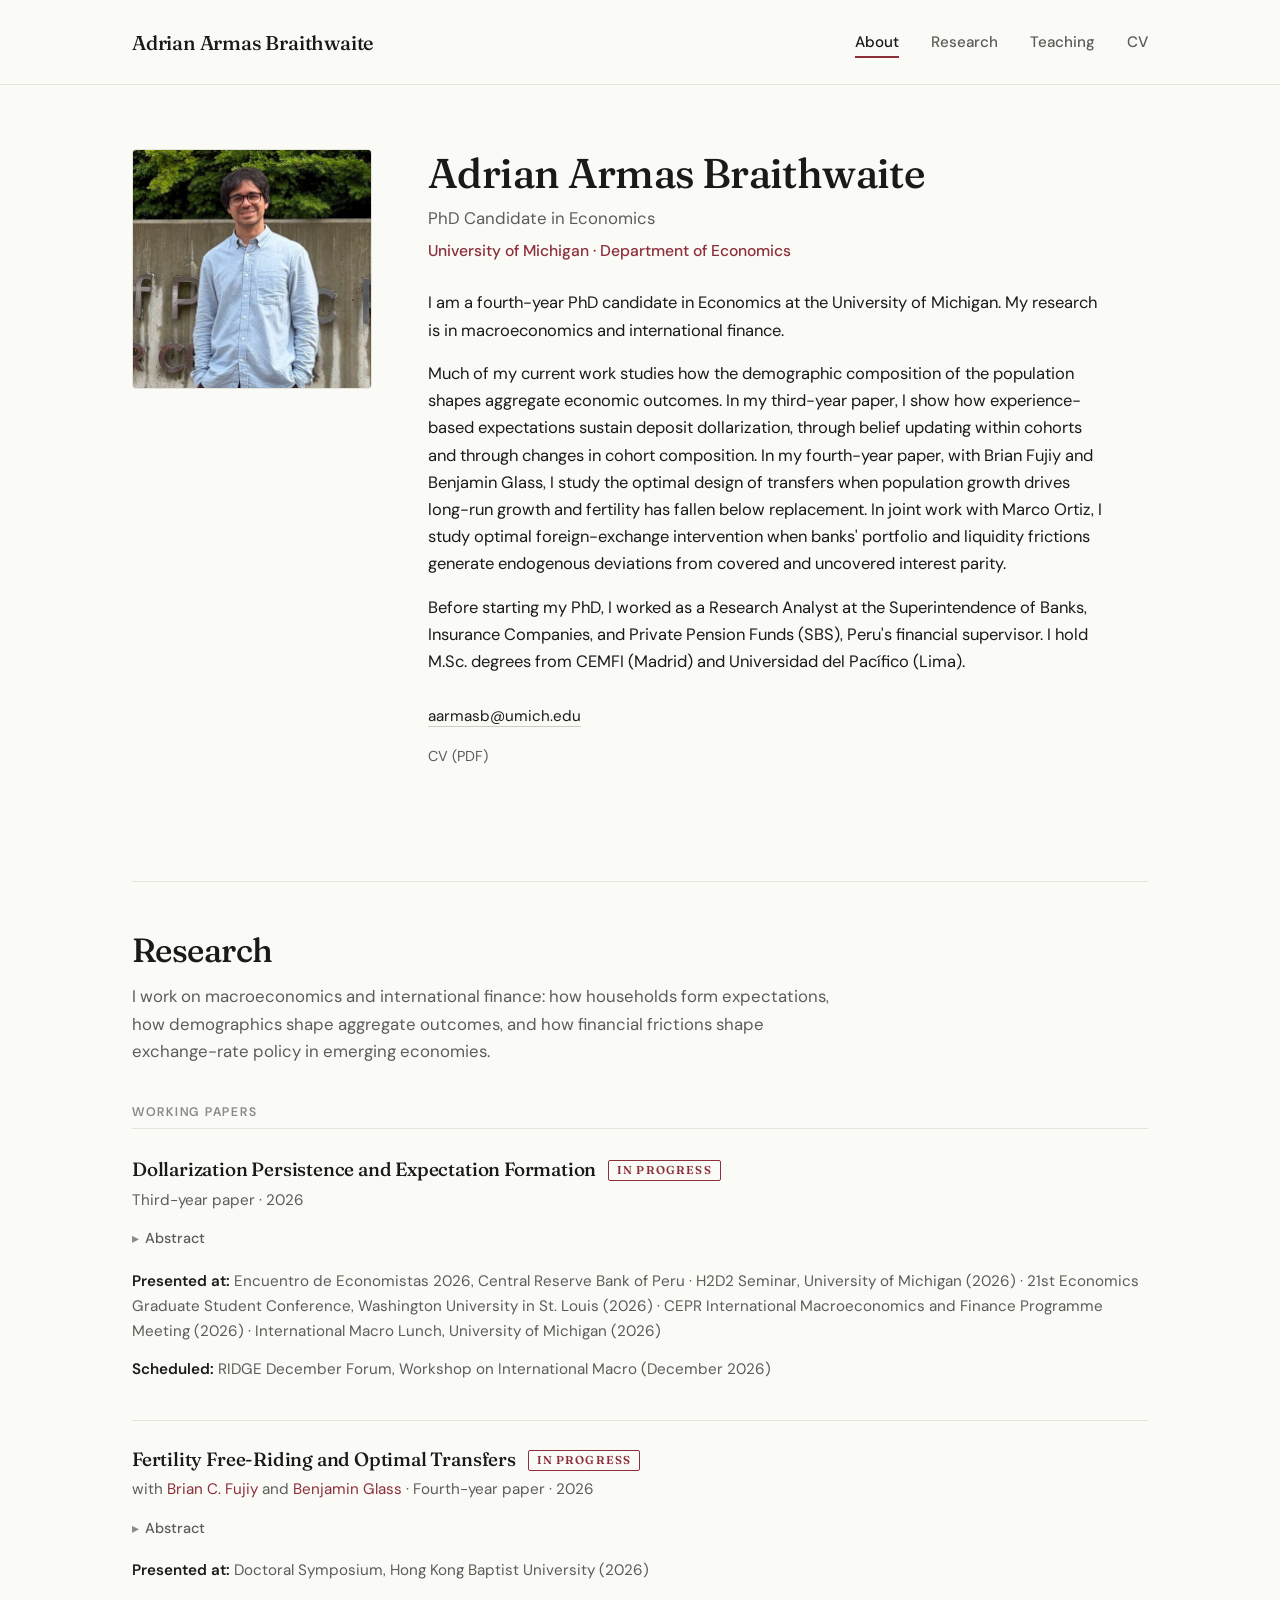
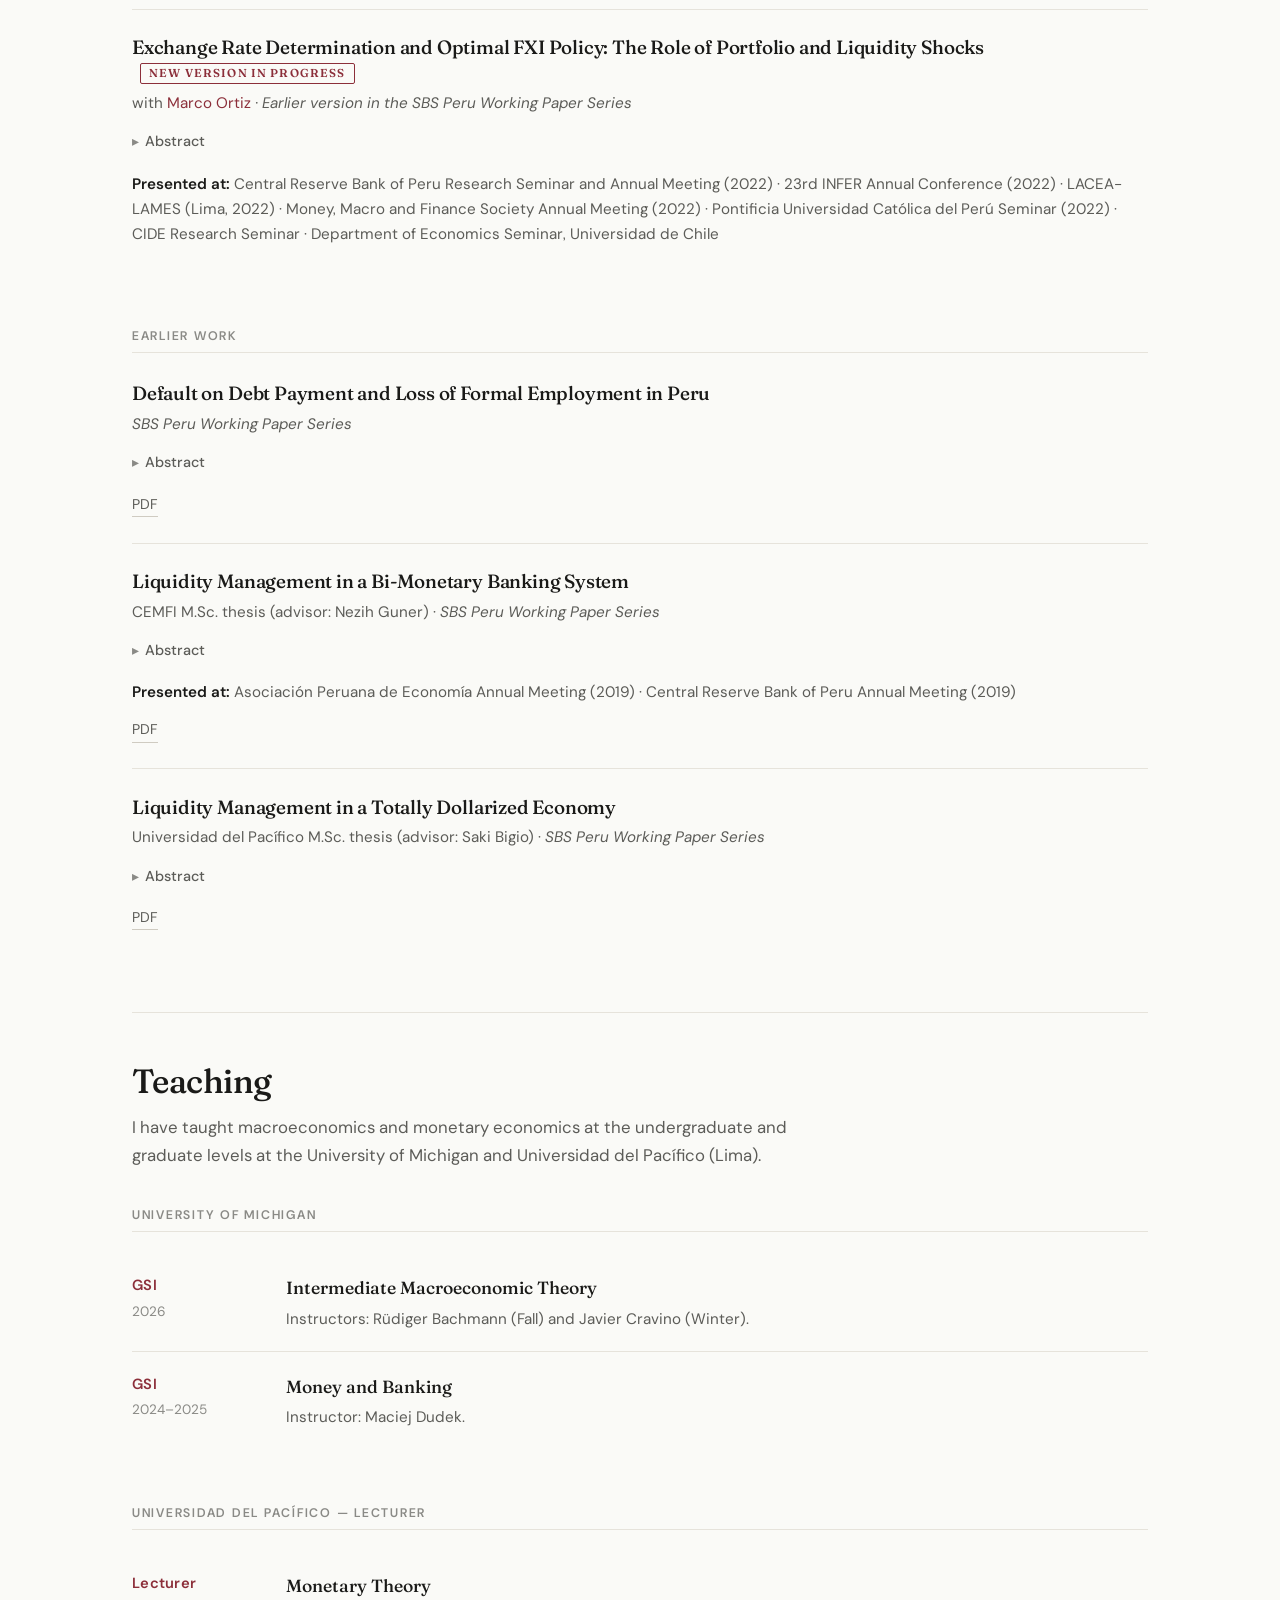
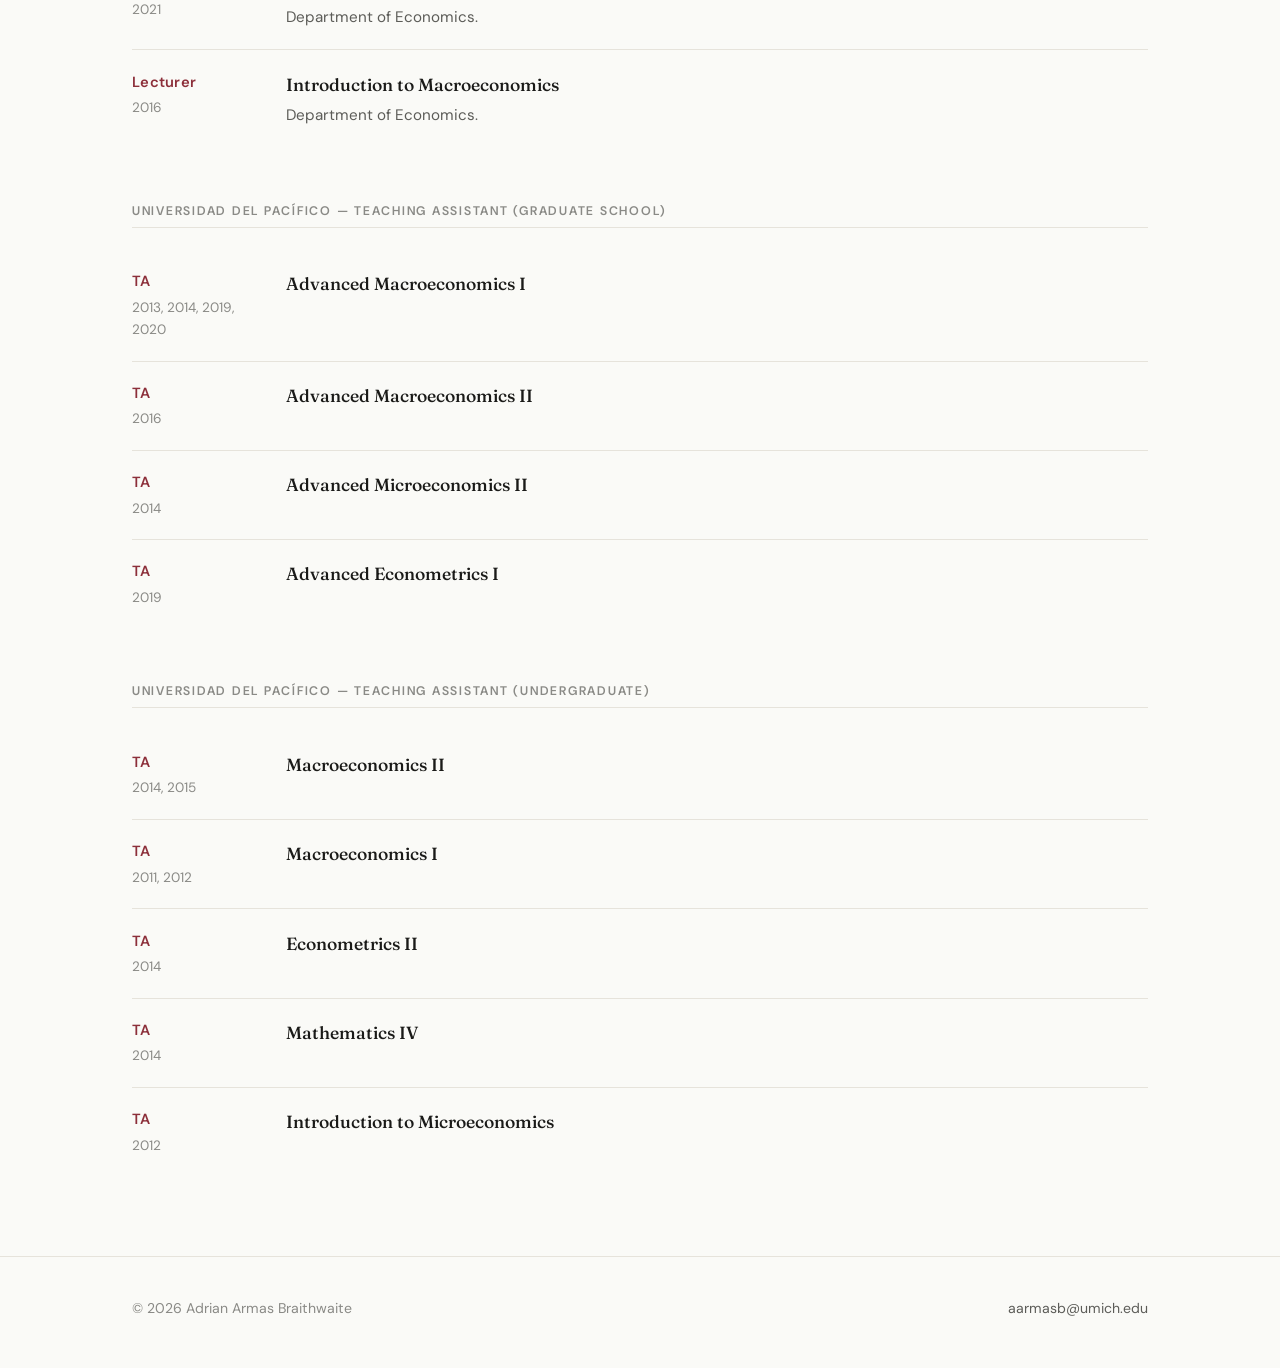
==== commit 5b33031c: "Add files via upload Update CV and photo, Nov 2026" ====
--- a/index.html
+++ b/index.html
@@ -27,9 +27,7 @@
 
     <section class="hero" id="about">
       <div class="profile-photo">
-        <!-- To add your photo: save it as assets/photo.jpg and replace this div with:
-             <img src="assets/photo.jpg" alt="Adrian Armas Braithwaite"> -->
-           <img src="photo.jpg" alt="Adrian Armas Braithwaite">
+        <img src="photo.jpg" alt="Adrian Armas Braithwaite">
       </div>
 
       <div class="hero-text">
@@ -118,13 +116,13 @@
           Encuentro de Economistas 2026, Central Reserve Bank of Peru ·
           H2D2 Seminar, University of Michigan (2026) ·
           21st Economics Graduate Student Conference, Washington University in
-          St. Louis (2026)
+          St. Louis (2026) ·
+          CEPR International Macroeconomics and Finance Programme Meeting
+          (2026) · International Macro Lunch, University of Michigan (2026)
         </p>
         <p class="paper-meta paper-presented">
-          <strong>Upcoming:</strong>
-          CEPR International Macroeconomics and Finance Programme Meeting
-          (November 2–3, 2026) · International Macro Lunch, University of
-          Michigan (November 6, 2026)
+          <strong>Scheduled:</strong>
+          RIDGE December Forum, Workshop on International Macro (December 2026)
         </p>
         <div class="paper-links">
           <!-- <a href="papers/dollarization.pdf">PDF</a> -->
